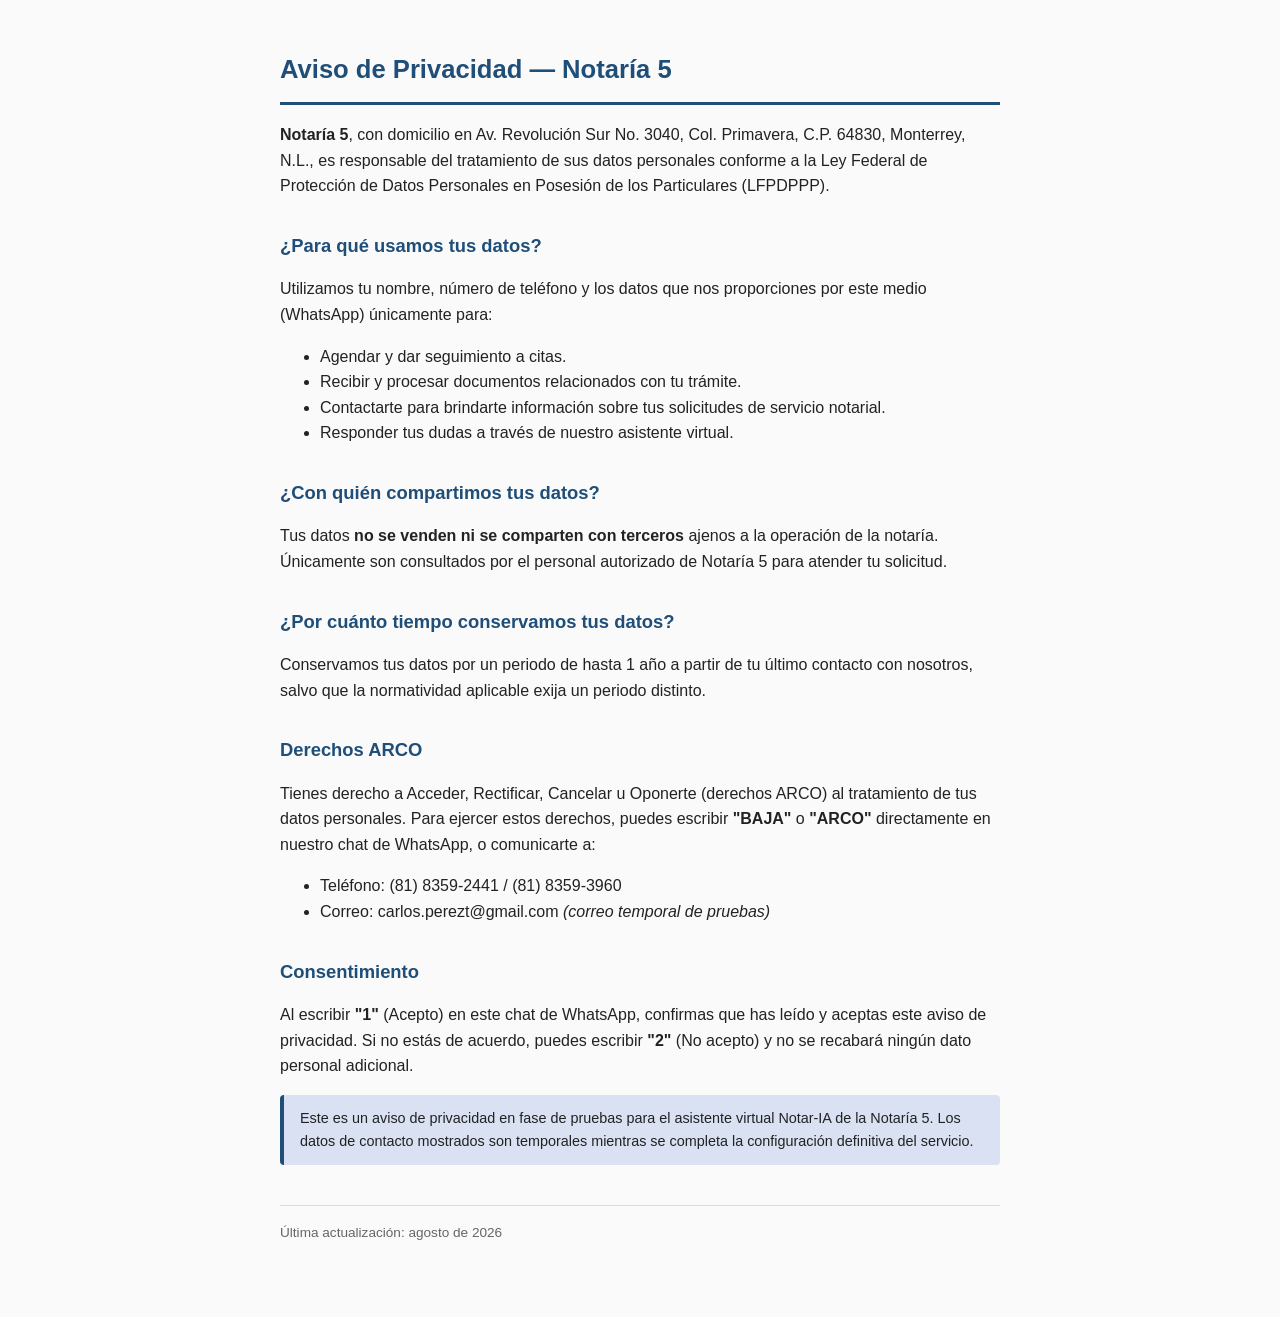
==== index.html @ 58525aa1 "Rename aviso-privacidad-index.html to index.html" ====
<!DOCTYPE html>
<html lang="es-MX">
<head>
<meta charset="UTF-8">
<meta name="viewport" content="width=device-width, initial-scale=1.0">
<title>Aviso de Privacidad — Notaría 5</title>
<style>
  body {
    font-family: -apple-system, BlinkMacSystemFont, "Segoe UI", Roboto, Arial, sans-serif;
    max-width: 720px;
    margin: 0 auto;
    padding: 32px 20px 60px;
    line-height: 1.6;
    color: #222;
    background: #fafafa;
  }
  h1 {
    font-size: 1.6em;
    border-bottom: 3px solid #1F4E79;
    padding-bottom: 12px;
    color: #1F4E79;
  }
  h2 {
    font-size: 1.15em;
    color: #1F4E79;
    margin-top: 32px;
  }
  .nota {
    background: #D9E1F2;
    border-left: 4px solid #1F4E79;
    padding: 12px 16px;
    font-size: 0.9em;
    margin-bottom: 24px;
    border-radius: 4px;
  }
  .fecha {
    font-size: 0.85em;
    color: #666;
    margin-top: 40px;
    border-top: 1px solid #ddd;
    padding-top: 16px;
  }
  a { color: #1F4E79; }
</style>
</head>
<body>

<h1>Aviso de Privacidad — Notaría 5</h1>

<p><strong>Notaría 5</strong>, con domicilio en Av. Revolución Sur No. 3040,
Col. Primavera, C.P. 64830, Monterrey, N.L., es responsable del tratamiento
de sus datos personales conforme a la Ley Federal de Protección de Datos
Personales en Posesión de los Particulares (LFPDPPP).</p>

<h2>¿Para qué usamos tus datos?</h2>
<p>Utilizamos tu nombre, número de teléfono y los datos que nos proporciones
por este medio (WhatsApp) únicamente para:</p>
<ul>
  <li>Agendar y dar seguimiento a citas.</li>
  <li>Recibir y procesar documentos relacionados con tu trámite.</li>
  <li>Contactarte para brindarte información sobre tus solicitudes de
      servicio notarial.</li>
  <li>Responder tus dudas a través de nuestro asistente virtual.</li>
</ul>

<h2>¿Con quién compartimos tus datos?</h2>
<p>Tus datos <strong>no se venden ni se comparten con terceros</strong> ajenos
a la operación de la notaría. Únicamente son consultados por el personal
autorizado de Notaría 5 para atender tu solicitud.</p>

<h2>¿Por cuánto tiempo conservamos tus datos?</h2>
<p>Conservamos tus datos por un periodo de hasta 1 año a partir de tu último
contacto con nosotros, salvo que la normatividad aplicable exija un periodo
distinto.</p>

<h2>Derechos ARCO</h2>
<p>Tienes derecho a Acceder, Rectificar, Cancelar u Oponerte (derechos ARCO)
al tratamiento de tus datos personales. Para ejercer estos derechos, puedes
escribir <strong>"BAJA"</strong> o <strong>"ARCO"</strong> directamente en
nuestro chat de WhatsApp, o comunicarte a:</p>
<ul>
  <li>Teléfono: (81) 8359-2441 / (81) 8359-3960</li>
  <li>Correo: carlos.perezt@gmail.com <em>(correo temporal de pruebas)</em></li>
</ul>

<h2>Consentimiento</h2>
<p>Al escribir <strong>"1"</strong> (Acepto) en este chat de WhatsApp,
confirmas que has leído y aceptas este aviso de privacidad. Si no estás de
acuerdo, puedes escribir <strong>"2"</strong> (No acepto) y no se recabará
ningún dato personal adicional.</p>

<div class="nota">
  Este es un aviso de privacidad en fase de pruebas para el asistente virtual
  Notar-IA de la Notaría 5. Los datos de contacto mostrados son temporales
  mientras se completa la configuración definitiva del servicio.
</div>

<p class="fecha">Última actualización: agosto de 2026</p>

</body>
</html>
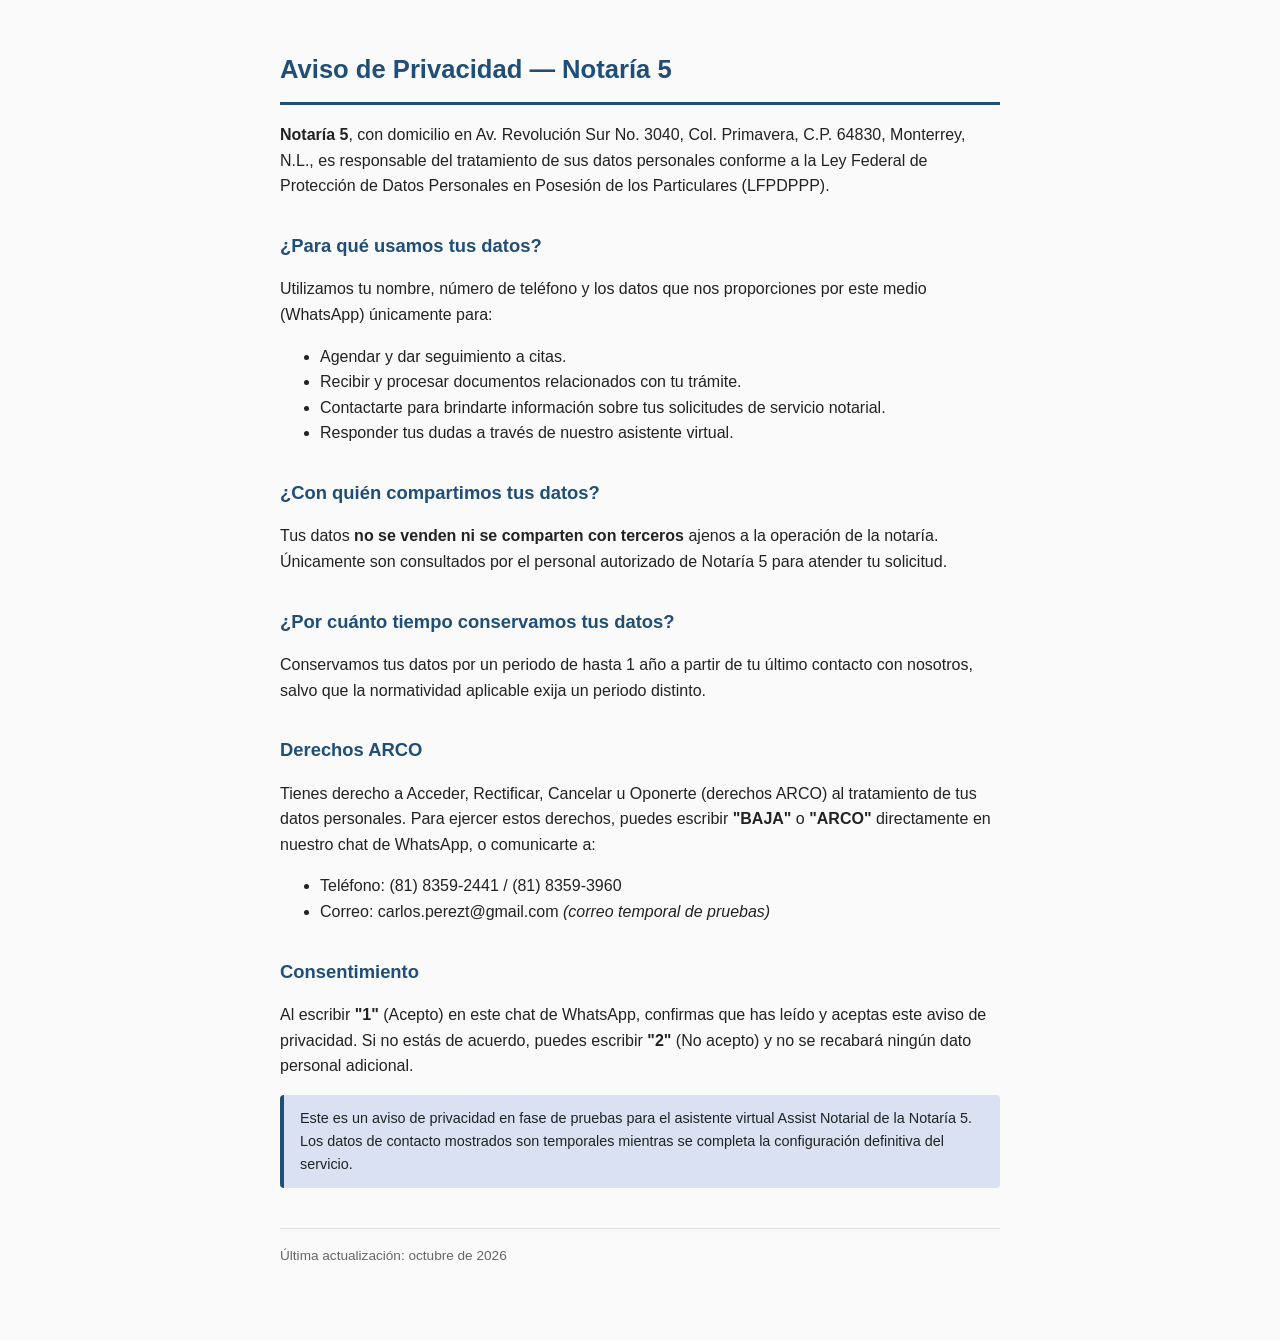
==== commit a2c09fc3: "content: renombra el asistente a Assist Notarial y agrega dominio propio Co-Authored-By: Claude Sonn" ====
--- a/index.html
+++ b/index.html
@@ -91,11 +91,11 @@
 
 <div class="nota">
   Este es un aviso de privacidad en fase de pruebas para el asistente virtual
-  Notar-IA de la Notaría 5. Los datos de contacto mostrados son temporales
-  mientras se completa la configuración definitiva del servicio.
+  Assist Notarial de la Notaría 5. Los datos de contacto mostrados son
+  temporales mientras se completa la configuración definitiva del servicio.
 </div>
 
-<p class="fecha">Última actualización: agosto de 2026</p>
+<p class="fecha">Última actualización: octubre de 2026</p>
 
 </body>
 </html>
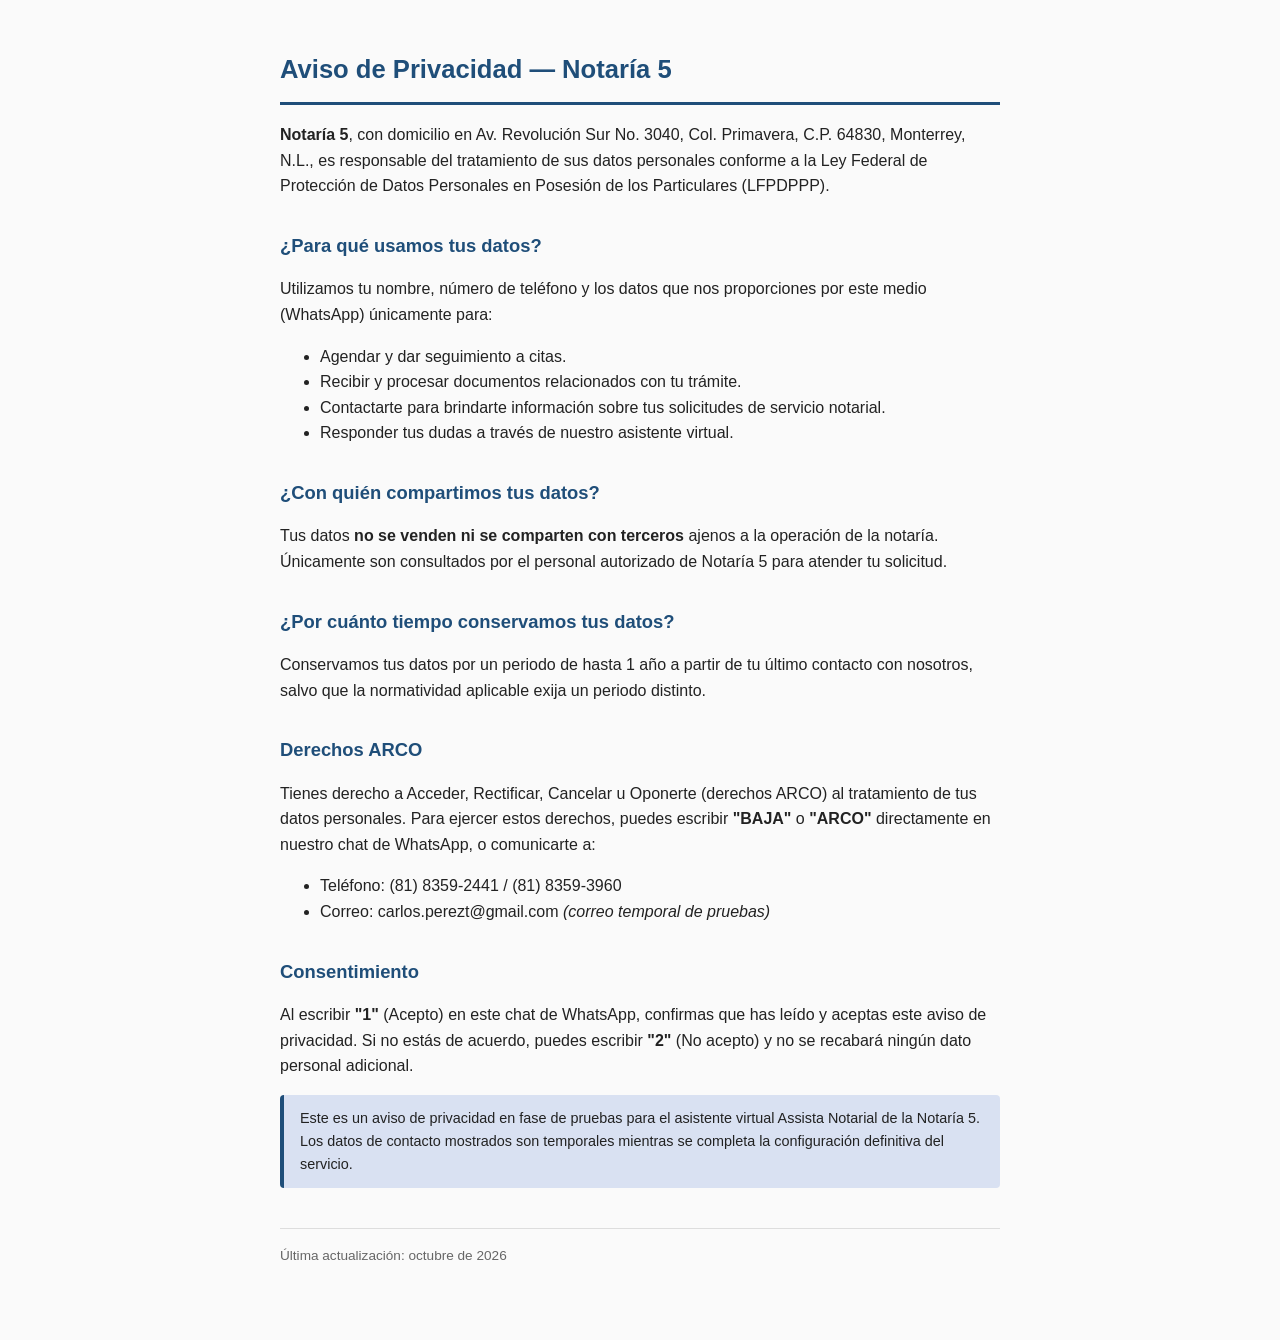
==== commit e3354f21: "content: agrega avisos de privacidad dedicados por vertical del demo Cada vertical del demo (Notaria" ====
--- a/index.html
+++ b/index.html
@@ -4,44 +4,7 @@
 <meta charset="UTF-8">
 <meta name="viewport" content="width=device-width, initial-scale=1.0">
 <title>Aviso de Privacidad — Notaría 5</title>
-<style>
-  body {
-    font-family: -apple-system, BlinkMacSystemFont, "Segoe UI", Roboto, Arial, sans-serif;
-    max-width: 720px;
-    margin: 0 auto;
-    padding: 32px 20px 60px;
-    line-height: 1.6;
-    color: #222;
-    background: #fafafa;
-  }
-  h1 {
-    font-size: 1.6em;
-    border-bottom: 3px solid #1F4E79;
-    padding-bottom: 12px;
-    color: #1F4E79;
-  }
-  h2 {
-    font-size: 1.15em;
-    color: #1F4E79;
-    margin-top: 32px;
-  }
-  .nota {
-    background: #D9E1F2;
-    border-left: 4px solid #1F4E79;
-    padding: 12px 16px;
-    font-size: 0.9em;
-    margin-bottom: 24px;
-    border-radius: 4px;
-  }
-  .fecha {
-    font-size: 0.85em;
-    color: #666;
-    margin-top: 40px;
-    border-top: 1px solid #ddd;
-    padding-top: 16px;
-  }
-  a { color: #1F4E79; }
-</style>
+<link rel="stylesheet" href="styles.css">
 </head>
 <body>
 
@@ -91,7 +54,7 @@
 
 <div class="nota">
   Este es un aviso de privacidad en fase de pruebas para el asistente virtual
-  Assist Notarial de la Notaría 5. Los datos de contacto mostrados son
+  Assista Notarial de la Notaría 5. Los datos de contacto mostrados son
   temporales mientras se completa la configuración definitiva del servicio.
 </div>
 
--- a/styles.css
+++ b/styles.css
@@ -0,0 +1,36 @@
+body {
+  font-family: -apple-system, BlinkMacSystemFont, "Segoe UI", Roboto, Arial, sans-serif;
+  max-width: 720px;
+  margin: 0 auto;
+  padding: 32px 20px 60px;
+  line-height: 1.6;
+  color: #222;
+  background: #fafafa;
+}
+h1 {
+  font-size: 1.6em;
+  border-bottom: 3px solid #1F4E79;
+  padding-bottom: 12px;
+  color: #1F4E79;
+}
+h2 {
+  font-size: 1.15em;
+  color: #1F4E79;
+  margin-top: 32px;
+}
+.nota {
+  background: #D9E1F2;
+  border-left: 4px solid #1F4E79;
+  padding: 12px 16px;
+  font-size: 0.9em;
+  margin-bottom: 24px;
+  border-radius: 4px;
+}
+.fecha {
+  font-size: 0.85em;
+  color: #666;
+  margin-top: 40px;
+  border-top: 1px solid #ddd;
+  padding-top: 16px;
+}
+a { color: #1F4E79; }
